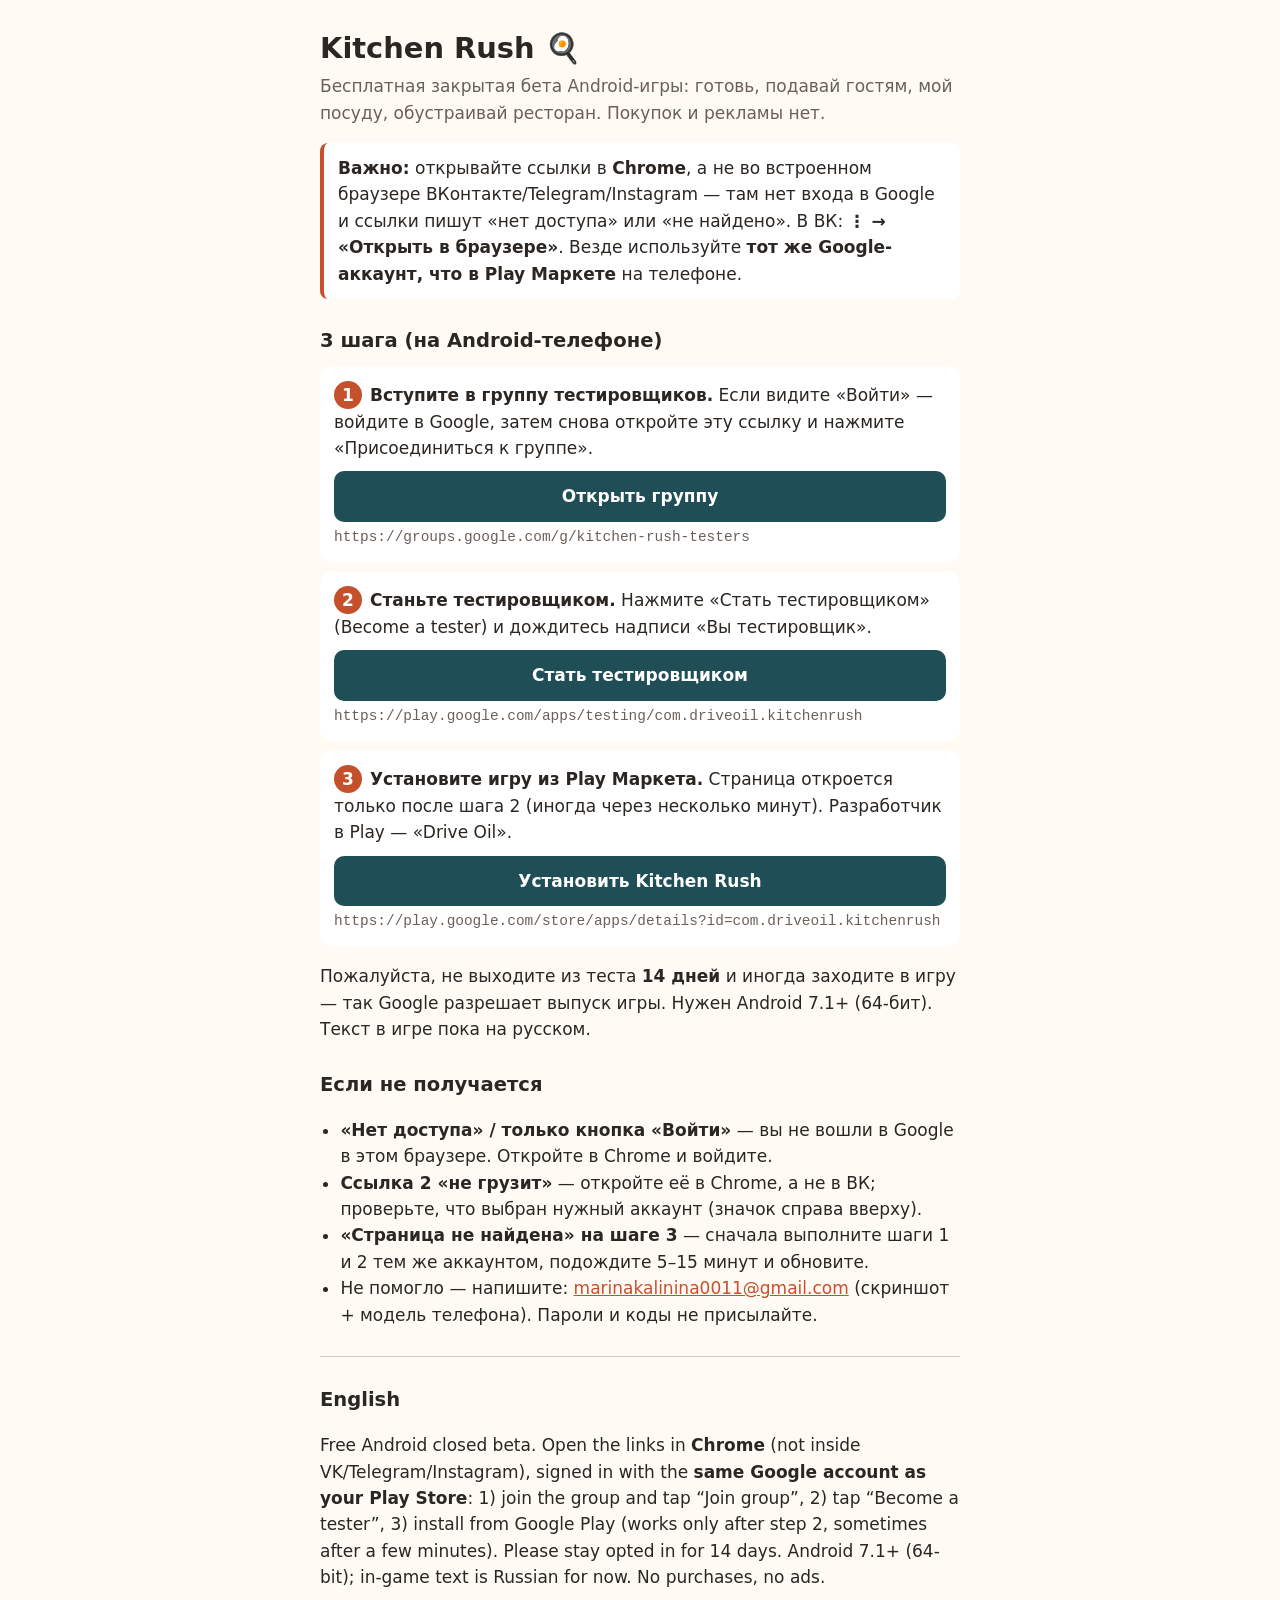
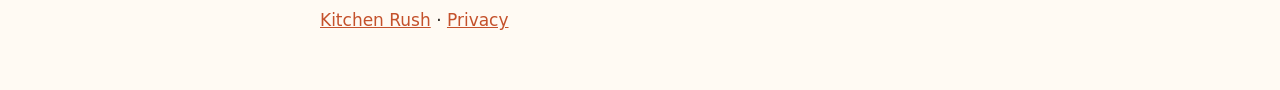
==== beta/index.html @ 10f28c34 "Add closed beta tester instructions page (RU/EN)" ====
<!doctype html>
<html lang="ru">
<head>
<meta charset="utf-8">
<meta name="viewport" content="width=device-width, initial-scale=1">
<title>Kitchen Rush — бета-тест</title>
<style>
:root{--bg:#fffaf3;--fg:#2b2622;--muted:#6b6058;--card:#ffffff;--accent:#c4512b;--btn:#1f4e57;--btnfg:#fff}
@media (prefers-color-scheme:dark){:root{--bg:#1d1a17;--fg:#f1ebe4;--muted:#b8ada3;--card:#2a2622;--accent:#f08a5d;--btn:#2f7280;--btnfg:#fff}}
body{margin:0;background:var(--bg);color:var(--fg);font:17px/1.55 system-ui,-apple-system,"Segoe UI",Roboto,sans-serif}
main{max-width:640px;margin:0 auto;padding:20px 16px 40px}
h1{margin:.2em 0 .1em;font-size:1.7em}h2{font-size:1.15em;margin:1.4em 0 .4em}
.lead{color:var(--muted);margin:0 0 1em}
.warn{background:var(--card);border-left:4px solid var(--accent);padding:12px 14px;border-radius:8px}
ol.steps{list-style:none;padding:0;margin:0;counter-reset:s}
ol.steps li{background:var(--card);border-radius:12px;padding:14px;margin:10px 0;counter-increment:s}
ol.steps li::before{content:counter(s);display:inline-block;width:28px;height:28px;border-radius:50%;background:var(--accent);color:#fff;text-align:center;line-height:28px;font-weight:700;margin-right:8px}
a.btn{display:block;margin-top:10px;background:var(--btn);color:var(--btnfg);text-decoration:none;text-align:center;padding:12px;border-radius:10px;font-weight:600}
code{word-break:break-all;font-size:.85em;color:var(--muted)}
a{color:var(--accent)}ul{padding-left:1.2em}hr{border:0;border-top:1px solid var(--muted);opacity:.3;margin:28px 0}
</style>
</head>
<body>
<main>
<h1>Kitchen Rush 🍳</h1>
<p class="lead">Бесплатная закрытая бета Android-игры: готовь, подавай гостям, мой посуду, обустраивай ресторан. Покупок и рекламы нет.</p>

<div class="warn"><b>Важно:</b> открывайте ссылки в <b>Chrome</b>, а не во встроенном браузере ВКонтакте/Telegram/Instagram — там нет входа в Google и ссылки пишут «нет доступа» или «не найдено». В ВК: <b>⋮ → «Открыть в браузере»</b>. Везде используйте <b>тот же Google-аккаунт, что в Play Маркете</b> на телефоне.</div>

<h2>3 шага (на Android-телефоне)</h2>
<ol class="steps">
<li><b>Вступите в группу тестировщиков.</b> Если видите «Войти» — войдите в Google, затем снова откройте эту ссылку и нажмите «Присоединиться к группе».
<a class="btn" href="https://groups.google.com/g/kitchen-rush-testers">Открыть группу</a><code>https://groups.google.com/g/kitchen-rush-testers</code></li>
<li><b>Станьте тестировщиком.</b> Нажмите «Стать тестировщиком» (Become a tester) и дождитесь надписи «Вы тестировщик».
<a class="btn" href="https://play.google.com/apps/testing/com.driveoil.kitchenrush">Стать тестировщиком</a><code>https://play.google.com/apps/testing/com.driveoil.kitchenrush</code></li>
<li><b>Установите игру из Play Маркета.</b> Страница откроется только после шага 2 (иногда через несколько минут). Разработчик в Play — «Drive Oil».
<a class="btn" href="https://play.google.com/store/apps/details?id=com.driveoil.kitchenrush">Установить Kitchen Rush</a><code>https://play.google.com/store/apps/details?id=com.driveoil.kitchenrush</code></li>
</ol>
<p>Пожалуйста, не выходите из теста <b>14 дней</b> и иногда заходите в игру — так Google разрешает выпуск игры. Нужен Android 7.1+ (64-бит). Текст в игре пока на русском.</p>

<h2>Если не получается</h2>
<ul>
<li><b>«Нет доступа» / только кнопка «Войти»</b> — вы не вошли в Google в этом браузере. Откройте в Chrome и войдите.</li>
<li><b>Ссылка 2 «не грузит»</b> — откройте её в Chrome, а не в ВК; проверьте, что выбран нужный аккаунт (значок справа вверху).</li>
<li><b>«Страница не найдена» на шаге 3</b> — сначала выполните шаги 1 и 2 тем же аккаунтом, подождите 5–15 минут и обновите.</li>
<li>Не помогло — напишите: <a href="mailto:marinakalinina0011@gmail.com">marinakalinina0011@gmail.com</a> (скриншот + модель телефона). Пароли и коды не присылайте.</li>
</ul>

<hr>
<h2 lang="en">English</h2>
<p lang="en">Free Android closed beta. Open the links in <b>Chrome</b> (not inside VK/Telegram/Instagram), signed in with the <b>same Google account as your Play Store</b>: 1) join the group and tap “Join group”, 2) tap “Become a tester”, 3) install from Google Play (works only after step 2, sometimes after a few minutes). Please stay opted in for 14 days. Android 7.1+ (64-bit); in-game text is Russian for now. No purchases, no ads.</p>
<p><a href="../">Kitchen Rush</a> · <a href="../privacy/">Privacy</a></p>
</main>
</body>
</html>
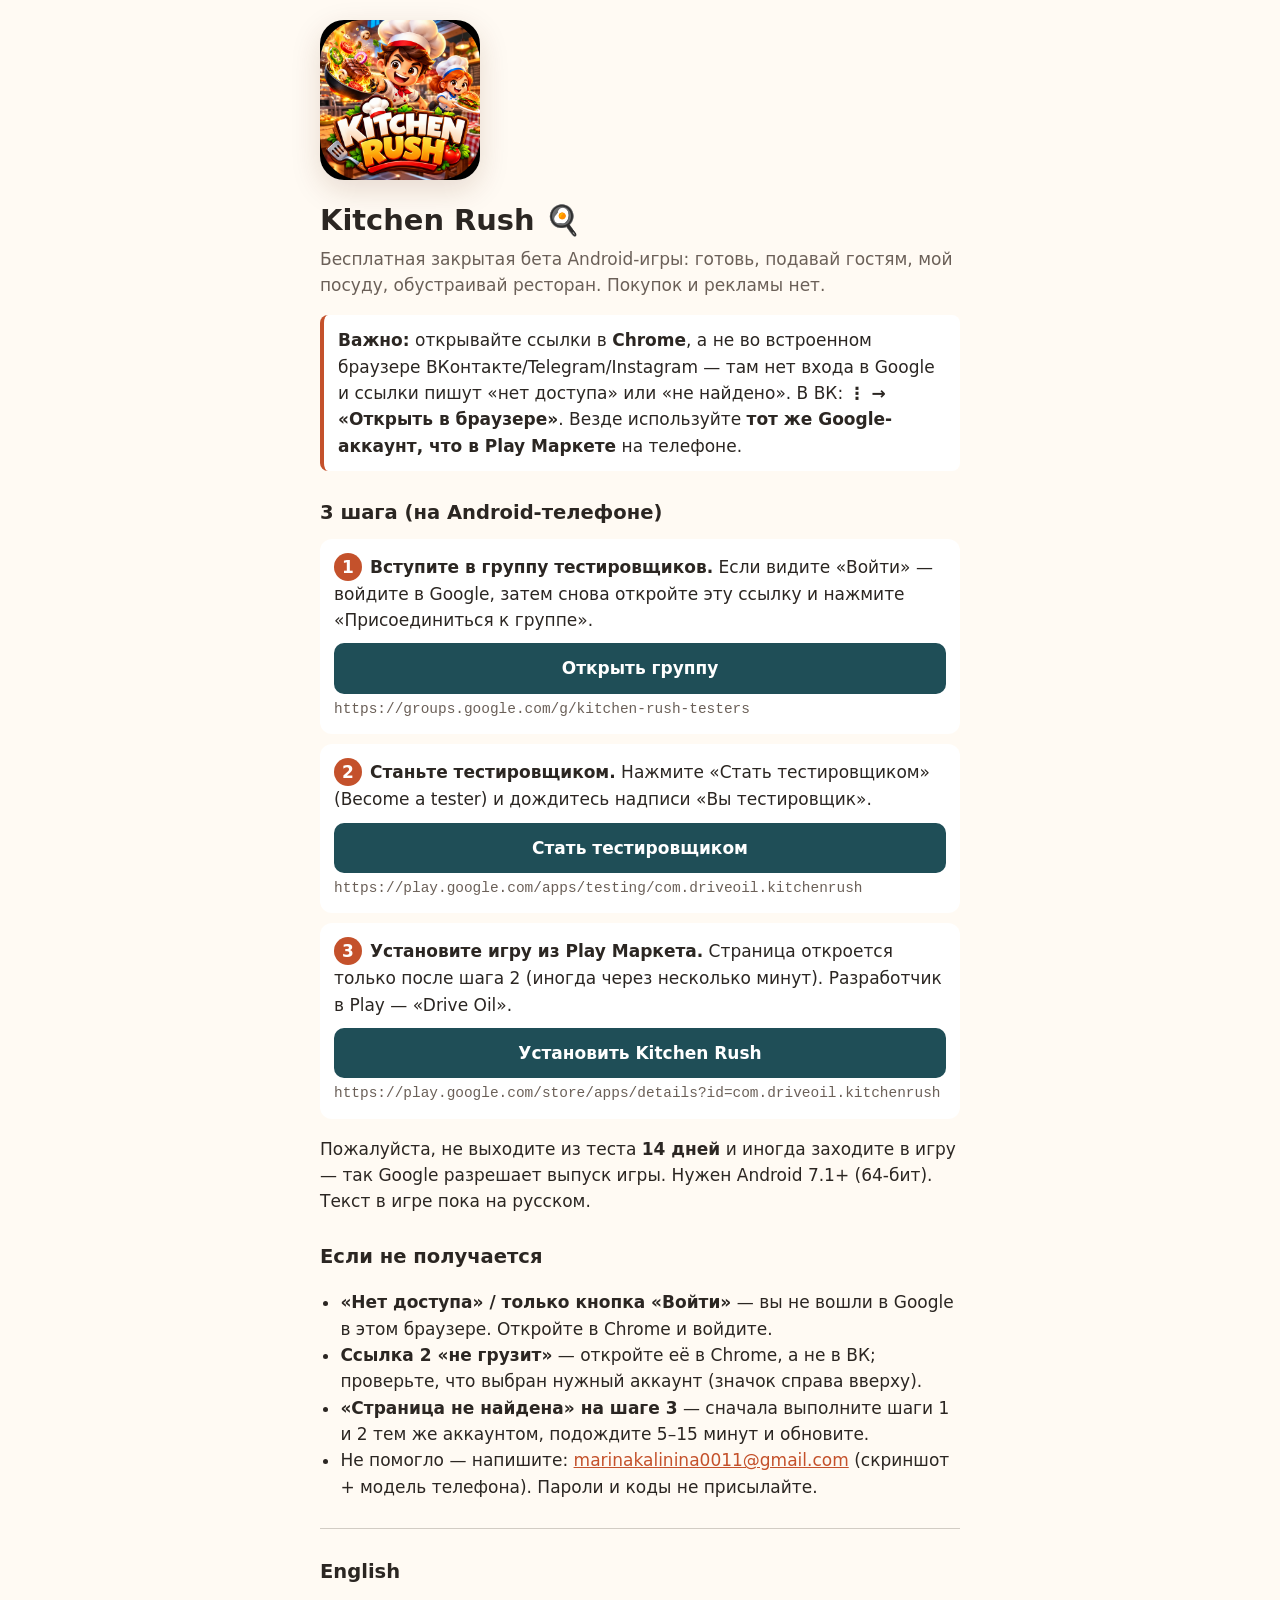
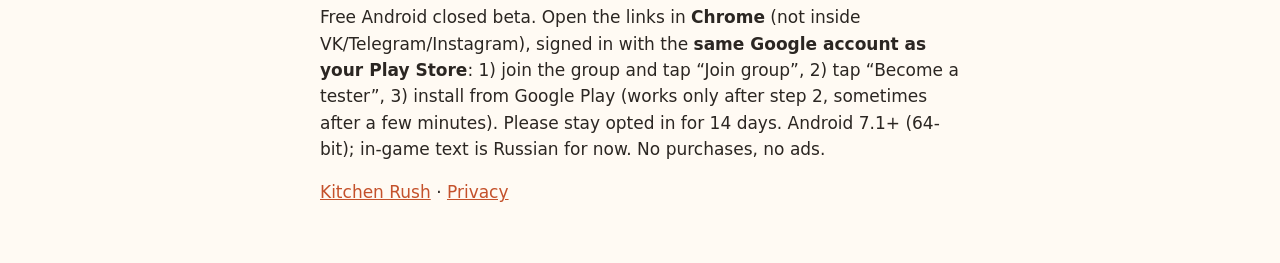
==== commit 03589fe7: "Use owner-approved Kitchen Rush logo on existing public pages" ====
--- a/beta/index.html
+++ b/beta/index.html
@@ -4,7 +4,13 @@
 <meta charset="utf-8">
 <meta name="viewport" content="width=device-width, initial-scale=1">
 <title>Kitchen Rush — бета-тест</title>
+<link rel="icon" type="image/png" sizes="1024x1024" href="../assets/kitchen-rush-logo.png">
+<meta property="og:image" content="https://bbbbbbalu0420.github.io/krco-kitchen-rush/assets/kitchen-rush-logo.png">
+<meta property="og:image:width" content="1024">
+<meta property="og:image:height" content="1024">
 <style>
+.brand-logo{display:block;width:160px;max-width:48vw;height:auto;margin:0 0 18px;border-radius:24px;box-shadow:0 10px 30px #5c260b26}
+
 :root{--bg:#fffaf3;--fg:#2b2622;--muted:#6b6058;--card:#ffffff;--accent:#c4512b;--btn:#1f4e57;--btnfg:#fff}
 @media (prefers-color-scheme:dark){:root{--bg:#1d1a17;--fg:#f1ebe4;--muted:#b8ada3;--card:#2a2622;--accent:#f08a5d;--btn:#2f7280;--btnfg:#fff}}
 body{margin:0;background:var(--bg);color:var(--fg);font:17px/1.55 system-ui,-apple-system,"Segoe UI",Roboto,sans-serif}
@@ -22,6 +28,8 @@
 </head>
 <body>
 <main>
+<img class="brand-logo" src="../assets/kitchen-rush-logo.png" alt="Kitchen Rush" width="160" height="160" decoding="async">
+
 <h1>Kitchen Rush 🍳</h1>
 <p class="lead">Бесплатная закрытая бета Android-игры: готовь, подавай гостям, мой посуду, обустраивай ресторан. Покупок и рекламы нет.</p>
 
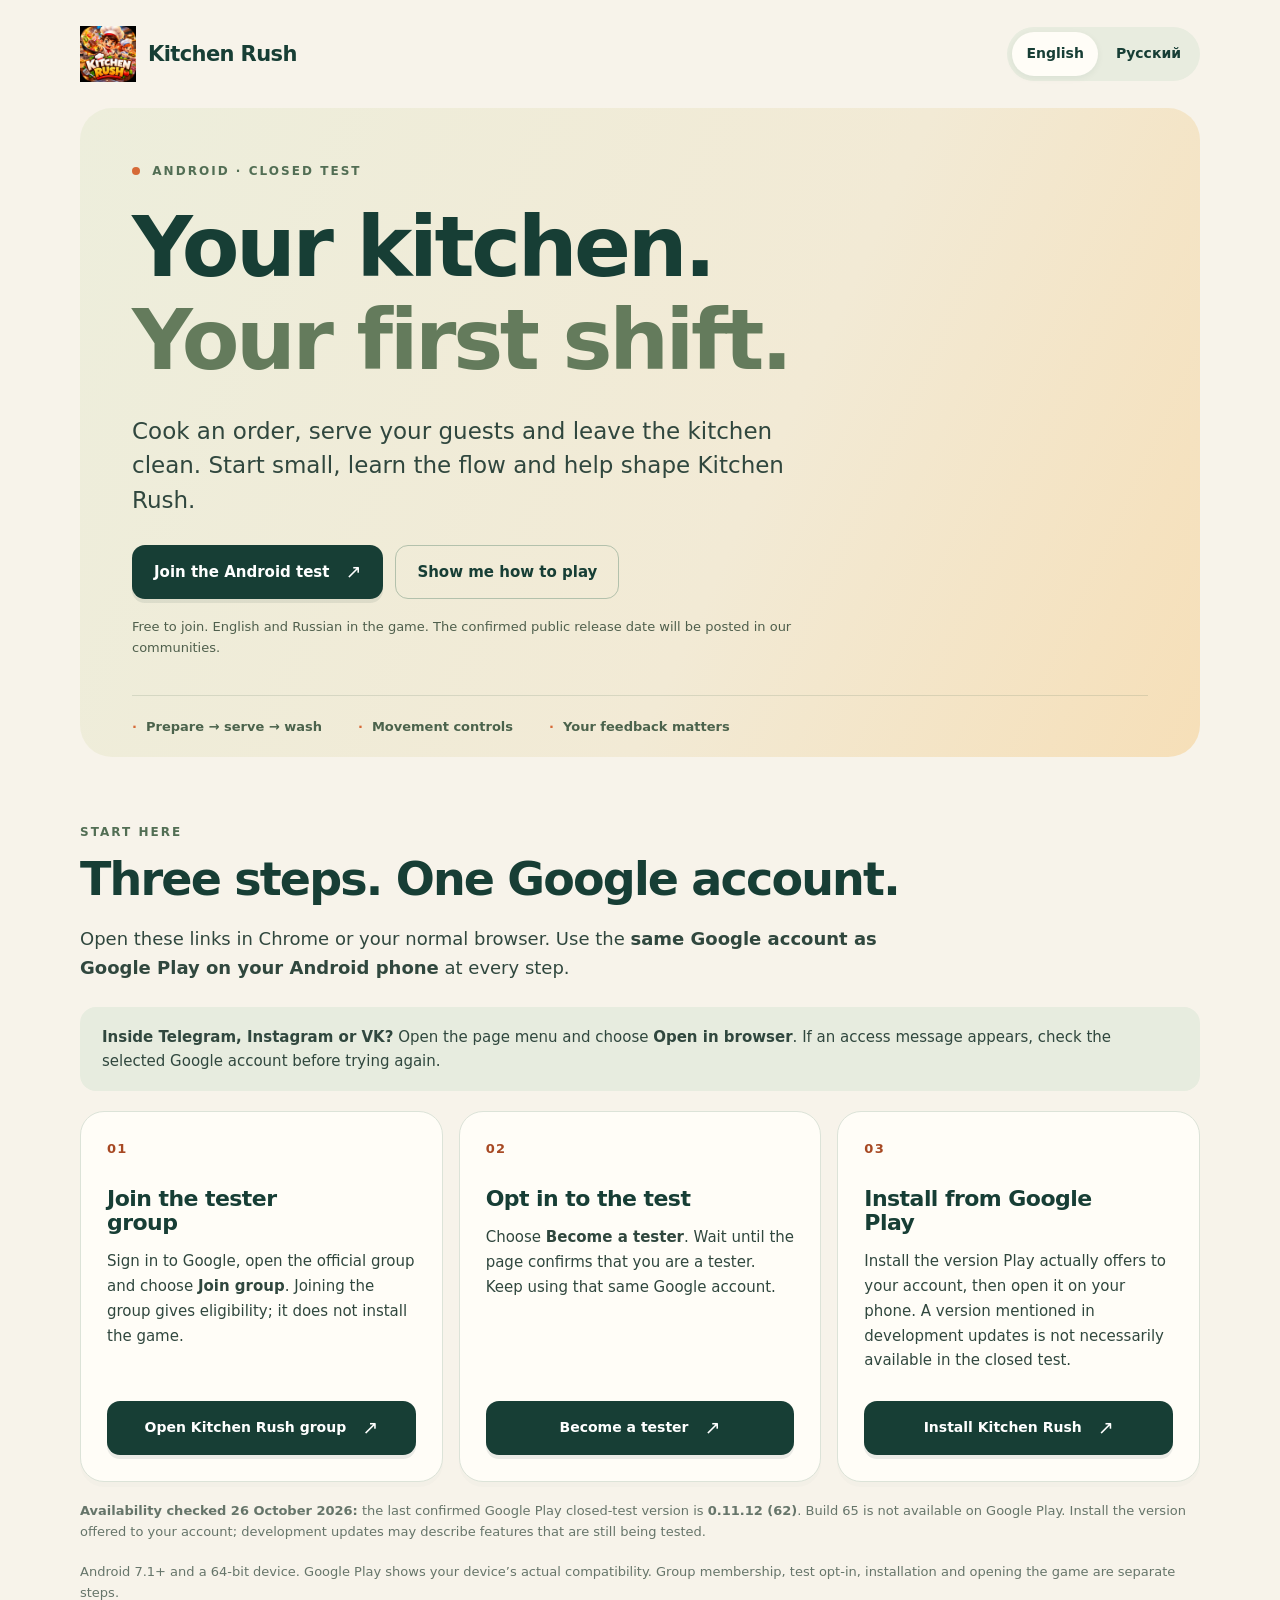
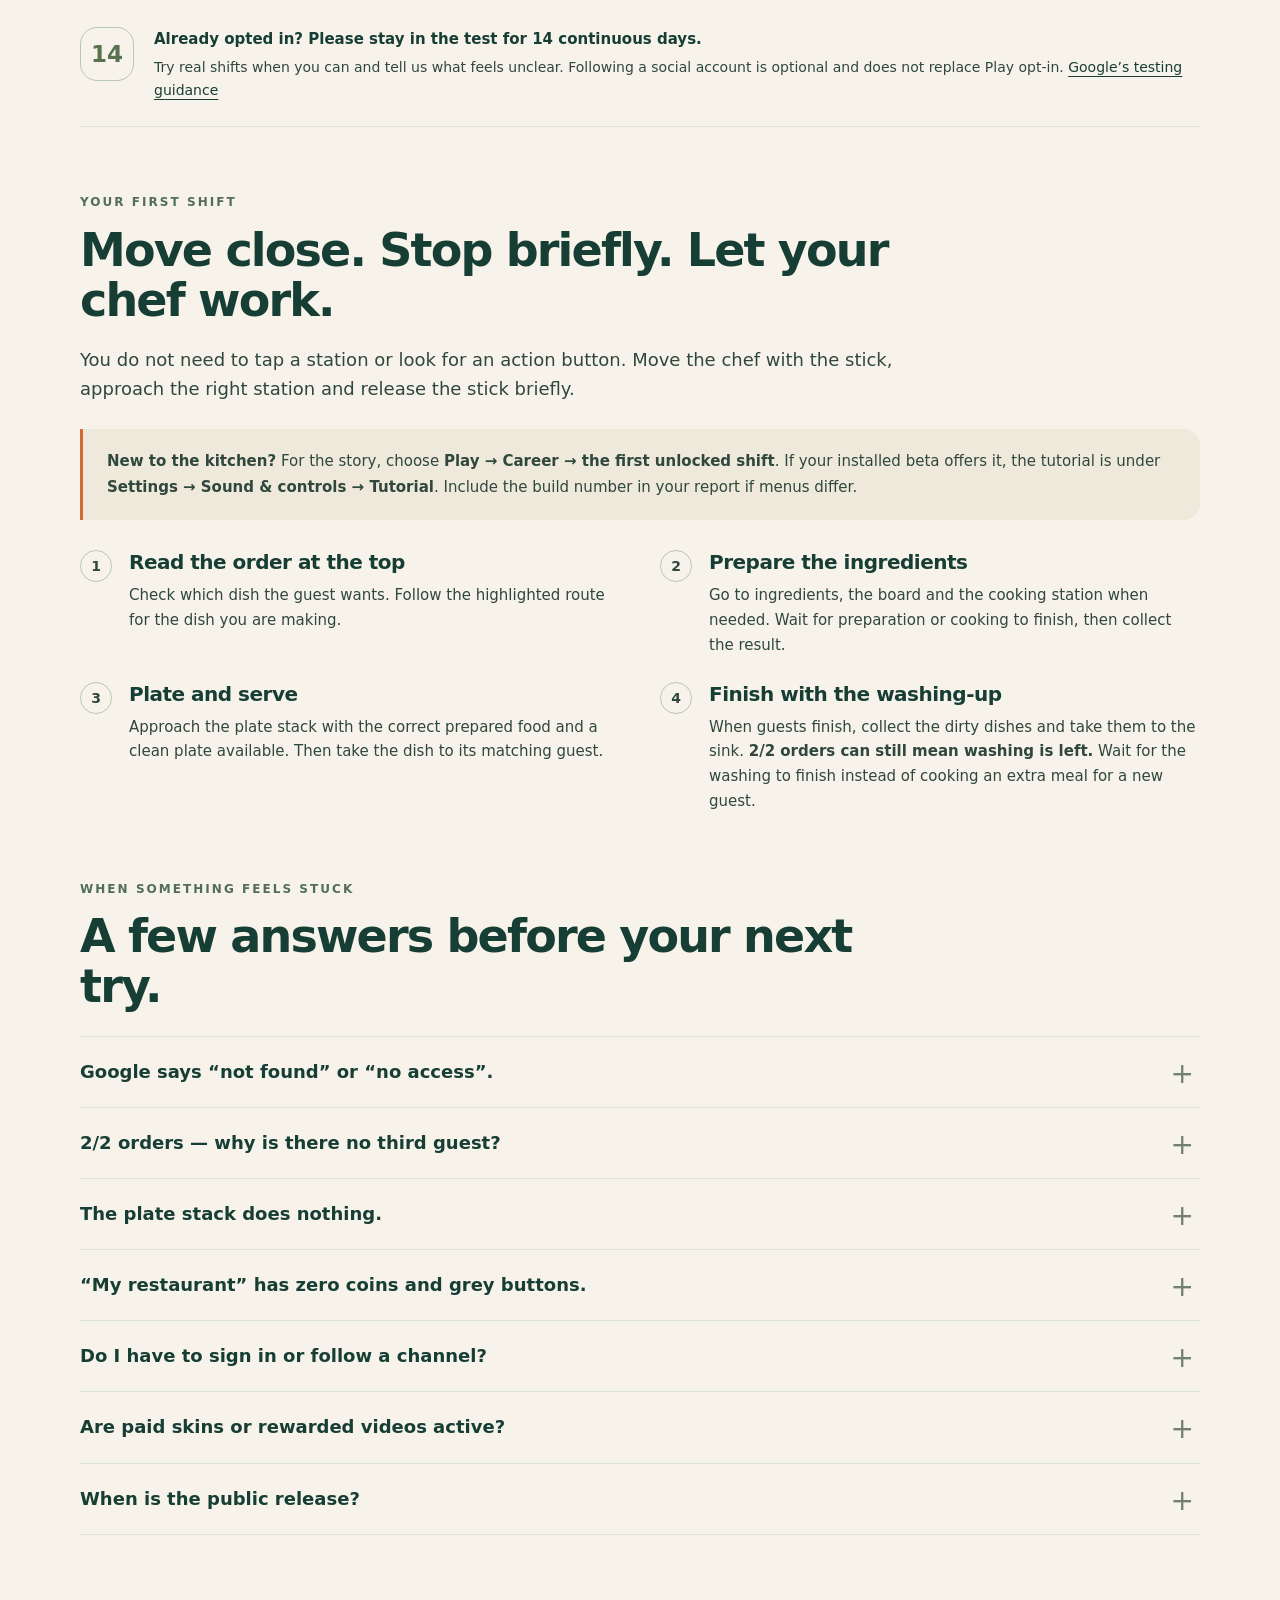
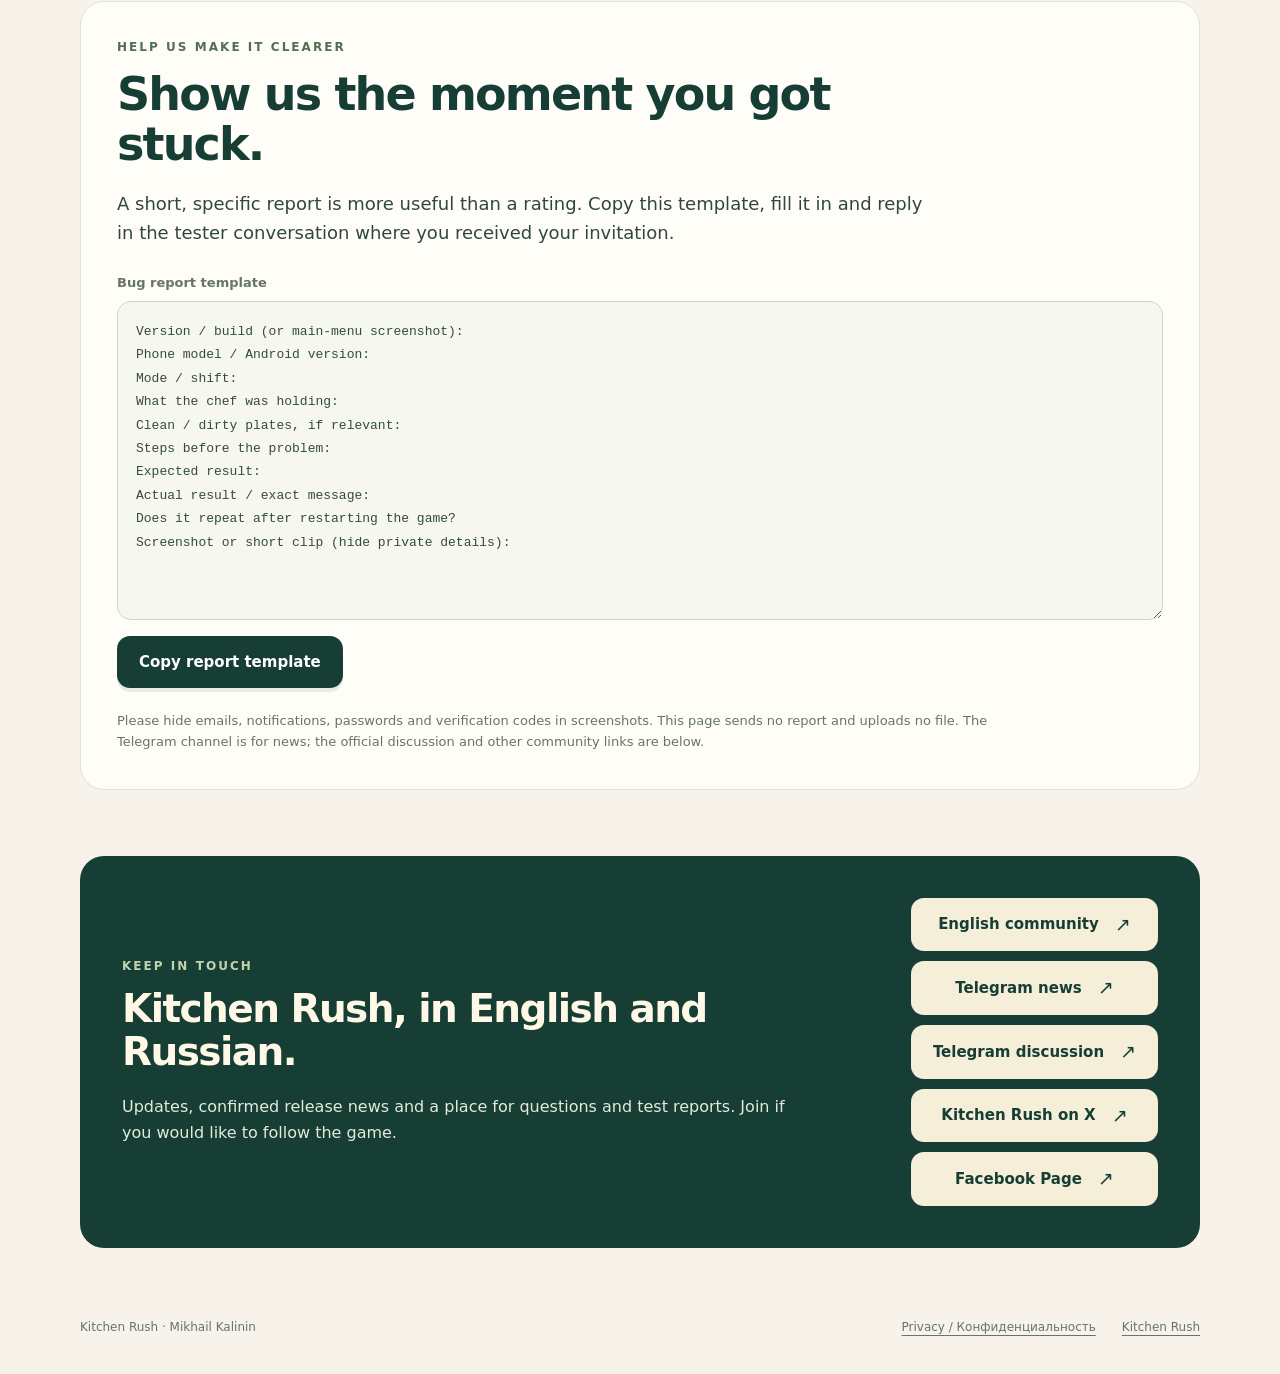
==== commit f046139f: "Publish reviewed bilingual Kitchen Rush beta guide" ====
--- a/beta/index.html
+++ b/beta/index.html
@@ -1,63 +1,147 @@
 <!doctype html>
-<html lang="ru">
+<html lang="en">
 <head>
-<meta charset="utf-8">
-<meta name="viewport" content="width=device-width, initial-scale=1">
-<title>Kitchen Rush — бета-тест</title>
-<link rel="icon" type="image/png" sizes="1024x1024" href="../assets/kitchen-rush-logo.png">
-<meta property="og:image" content="https://bbbbbbalu0420.github.io/krco-kitchen-rush/assets/kitchen-rush-logo.png">
-<meta property="og:image:width" content="1024">
-<meta property="og:image:height" content="1024">
-<style>
-.brand-logo{display:block;width:160px;max-width:48vw;height:auto;margin:0 0 18px;border-radius:24px;box-shadow:0 10px 30px #5c260b26}
-
-:root{--bg:#fffaf3;--fg:#2b2622;--muted:#6b6058;--card:#ffffff;--accent:#c4512b;--btn:#1f4e57;--btnfg:#fff}
-@media (prefers-color-scheme:dark){:root{--bg:#1d1a17;--fg:#f1ebe4;--muted:#b8ada3;--card:#2a2622;--accent:#f08a5d;--btn:#2f7280;--btnfg:#fff}}
-body{margin:0;background:var(--bg);color:var(--fg);font:17px/1.55 system-ui,-apple-system,"Segoe UI",Roboto,sans-serif}
-main{max-width:640px;margin:0 auto;padding:20px 16px 40px}
-h1{margin:.2em 0 .1em;font-size:1.7em}h2{font-size:1.15em;margin:1.4em 0 .4em}
-.lead{color:var(--muted);margin:0 0 1em}
-.warn{background:var(--card);border-left:4px solid var(--accent);padding:12px 14px;border-radius:8px}
-ol.steps{list-style:none;padding:0;margin:0;counter-reset:s}
-ol.steps li{background:var(--card);border-radius:12px;padding:14px;margin:10px 0;counter-increment:s}
-ol.steps li::before{content:counter(s);display:inline-block;width:28px;height:28px;border-radius:50%;background:var(--accent);color:#fff;text-align:center;line-height:28px;font-weight:700;margin-right:8px}
-a.btn{display:block;margin-top:10px;background:var(--btn);color:var(--btnfg);text-decoration:none;text-align:center;padding:12px;border-radius:10px;font-weight:600}
-code{word-break:break-all;font-size:.85em;color:var(--muted)}
-a{color:var(--accent)}ul{padding-left:1.2em}hr{border:0;border-top:1px solid var(--muted);opacity:.3;margin:28px 0}
-</style>
+  <meta charset="utf-8">
+  <meta name="viewport" content="width=device-width, initial-scale=1">
+  <meta name="theme-color" content="#173e35">
+  <meta name="description" content="Join the Kitchen Rush Android test. Clear English and Russian setup, first-shift help and community links.">
+  <title>Kitchen Rush</title>
+  <link rel="canonical" href="https://bbbbbbalu0420.github.io/krco-kitchen-rush/beta/">
+  <link rel="icon" type="image/png" sizes="1024x1024" href="./kitchen-rush-logo.png">
+  <link rel="stylesheet" href="./styles.css">
+  <script src="./campaign.js" defer></script>
+  <script src="./onboarding.js" defer></script>
 </head>
 <body>
-<main>
-<img class="brand-logo" src="../assets/kitchen-rush-logo.png" alt="Kitchen Rush" width="160" height="160" decoding="async">
-
-<h1>Kitchen Rush 🍳</h1>
-<p class="lead">Бесплатная закрытая бета Android-игры: готовь, подавай гостям, мой посуду, обустраивай ресторан. Покупок и рекламы нет.</p>
-
-<div class="warn"><b>Важно:</b> открывайте ссылки в <b>Chrome</b>, а не во встроенном браузере ВКонтакте/Telegram/Instagram — там нет входа в Google и ссылки пишут «нет доступа» или «не найдено». В ВК: <b>⋮ → «Открыть в браузере»</b>. Везде используйте <b>тот же Google-аккаунт, что в Play Маркете</b> на телефоне.</div>
-
-<h2>3 шага (на Android-телефоне)</h2>
-<ol class="steps">
-<li><b>Вступите в группу тестировщиков.</b> Если видите «Войти» — войдите в Google, затем снова откройте эту ссылку и нажмите «Присоединиться к группе».
-<a class="btn" href="https://groups.google.com/g/kitchen-rush-testers">Открыть группу</a><code>https://groups.google.com/g/kitchen-rush-testers</code></li>
-<li><b>Станьте тестировщиком.</b> Нажмите «Стать тестировщиком» (Become a tester) и дождитесь надписи «Вы тестировщик».
-<a class="btn" href="https://play.google.com/apps/testing/com.driveoil.kitchenrush">Стать тестировщиком</a><code>https://play.google.com/apps/testing/com.driveoil.kitchenrush</code></li>
-<li><b>Установите игру из Play Маркета.</b> Страница откроется только после шага 2 (иногда через несколько минут). Разработчик в Play — «Drive Oil».
-<a class="btn" href="https://play.google.com/store/apps/details?id=com.driveoil.kitchenrush">Установить Kitchen Rush</a><code>https://play.google.com/store/apps/details?id=com.driveoil.kitchenrush</code></li>
-</ol>
-<p>Пожалуйста, не выходите из теста <b>14 дней</b> и иногда заходите в игру — так Google разрешает выпуск игры. Нужен Android 7.1+ (64-бит). Текст в игре пока на русском.</p>
-
-<h2>Если не получается</h2>
-<ul>
-<li><b>«Нет доступа» / только кнопка «Войти»</b> — вы не вошли в Google в этом браузере. Откройте в Chrome и войдите.</li>
-<li><b>Ссылка 2 «не грузит»</b> — откройте её в Chrome, а не в ВК; проверьте, что выбран нужный аккаунт (значок справа вверху).</li>
-<li><b>«Страница не найдена» на шаге 3</b> — сначала выполните шаги 1 и 2 тем же аккаунтом, подождите 5–15 минут и обновите.</li>
-<li>Не помогло — напишите: <a href="mailto:marinakalinina0011@gmail.com">marinakalinina0011@gmail.com</a> (скриншот + модель телефона). Пароли и коды не присылайте.</li>
-</ul>
-
-<hr>
-<h2 lang="en">English</h2>
-<p lang="en">Free Android closed beta. Open the links in <b>Chrome</b> (not inside VK/Telegram/Instagram), signed in with the <b>same Google account as your Play Store</b>: 1) join the group and tap “Join group”, 2) tap “Become a tester”, 3) install from Google Play (works only after step 2, sometimes after a few minutes). Please stay opted in for 14 days. Android 7.1+ (64-bit); in-game text is Russian for now. No purchases, no ads.</p>
-<p><a href="../">Kitchen Rush</a> · <a href="../privacy/">Privacy</a></p>
-</main>
+  <a class="skip-link" href="#guides">Skip to the guide / Перейти к инструкции</a>
+  <header class="site-header wrap">
+    <a class="brand" href="../" aria-label="Kitchen Rush home"><img class="brand-mark" src="./kitchen-rush-logo.png" alt="Kitchen Rush" width="56" height="56" decoding="async"><span>Kitchen Rush</span></a>
+    <nav class="language-switch" aria-label="Choose language / Выбор языка"><a href="?lang=en#start-en" data-language="en" lang="en">English</a><a href="?lang=ru#start-ru" data-language="ru" lang="ru">Русский</a></nav>
+  </header>
+  <main id="guides" class="wrap">
+    <article data-locale="en" lang="en" aria-labelledby="start-en">
+      <section class="hero" aria-label="Welcome">
+        <div class="eyebrow"><span class="status-dot" aria-hidden="true"></span> ANDROID · CLOSED TEST</div>
+        <h1 id="start-en">Your kitchen.<br><span>Your first shift.</span></h1>
+        <p class="hero-copy">Cook an order, serve your guests and leave the kitchen clean. Start small, learn the flow and help shape Kitchen Rush.</p>
+        <div class="hero-actions"><a class="button primary" href="#join-en">Join the Android test <span aria-hidden="true">↗</span></a><a class="button secondary" href="#play-en">Show me how to play</a></div>
+        <p class="fine-print">Free to join. English and Russian in the game. The confirmed public release date will be posted in our communities.</p>
+        <div class="hero-facts"><span>Prepare → serve → wash</span><span>Movement controls</span><span>Your feedback matters</span></div>
+      </section>
+      <section id="join-en" class="section" aria-labelledby="join-title-en">
+        <div class="section-heading"><p class="eyebrow">START HERE</p><h2 id="join-title-en">Three steps. One Google account.</h2><p>Open these links in Chrome or your normal browser. Use the <strong>same Google account as Google Play on your Android phone</strong> at every step.</p></div>
+        <aside class="notice"><strong>Inside Telegram, Instagram or VK?</strong> Open the page menu and choose <strong>Open in browser</strong>. If an access message appears, check the selected Google account before trying again.</aside>
+        <ol class="join-steps">
+          <li><span class="step-number" aria-hidden="true">01</span><h3>Join the tester group</h3><p>Sign in to Google, open the official group and choose <strong>Join group</strong>. Joining the group gives eligibility; it does not install the game.</p><a class="button primary" href="https://groups.google.com/g/kitchen-rush-testers" target="_blank" rel="noopener noreferrer">Open Kitchen Rush group <span aria-hidden="true">↗</span></a></li>
+          <li><span class="step-number" aria-hidden="true">02</span><h3>Opt in to the test</h3><p>Choose <strong>Become a tester</strong>. Wait until the page confirms that you are a tester. Keep using that same Google account.</p><a class="button primary" href="https://play.google.com/apps/testing/com.driveoil.kitchenrush" target="_blank" rel="noopener noreferrer">Become a tester <span aria-hidden="true">↗</span></a></li>
+          <li><span class="step-number" aria-hidden="true">03</span><h3>Install from Google Play</h3><p>Install the version Play actually offers to your account, then open it on your phone. A version mentioned in development updates is not necessarily available in the closed test.</p><a class="button primary" data-krco-play-store href="https://play.google.com/store/apps/details?id=com.driveoil.kitchenrush" target="_blank" rel="noopener noreferrer">Install Kitchen Rush <span aria-hidden="true">↗</span></a></li>
+        </ol>
+        <p class="section-note"><strong>Availability checked 26 October 2026:</strong> the last confirmed Google Play closed-test version is <strong>0.11.12 (62)</strong>. Build 65 is not available on Google Play. Install the version offered to your account; development updates may describe features that are still being tested.</p>
+        <p class="section-note">Android 7.1+ and a 64-bit device. Google Play shows your device’s actual compatibility. Group membership, test opt-in, installation and opening the game are separate steps.</p>
+        <div class="test-note"><span class="note-icon" aria-hidden="true">14</span><p><strong>Already opted in? Please stay in the test for 14 continuous days.</strong> Try real shifts when you can and tell us what feels unclear. Following a social account is optional and does not replace Play opt-in. <a href="https://support.google.com/googleplay/android-developer/answer/14151465?hl=en" target="_blank" rel="noopener noreferrer">Google’s testing guidance</a></p></div>
+      </section>
+      <section id="play-en" class="section play-section" aria-labelledby="play-title-en">
+        <div class="section-heading"><p class="eyebrow">YOUR FIRST SHIFT</p><h2 id="play-title-en">Move close. Stop briefly. Let your chef work.</h2><p>You do not need to tap a station or look for an action button. Move the chef with the stick, approach the right station and release the stick briefly.</p></div>
+        <div class="tip"><strong>New to the kitchen?</strong> For the story, choose <strong>Play → Career → the first unlocked shift</strong>. If your installed beta offers it, the tutorial is under <strong>Settings → Sound &amp; controls → Tutorial</strong>. Include the build number in your report if menus differ.</div>
+        <ol class="play-steps">
+          <li><span aria-hidden="true">1</span><div><h3>Read the order at the top</h3><p>Check which dish the guest wants. Follow the highlighted route for the dish you are making.</p></div></li>
+          <li><span aria-hidden="true">2</span><div><h3>Prepare the ingredients</h3><p>Go to ingredients, the board and the cooking station when needed. Wait for preparation or cooking to finish, then collect the result.</p></div></li>
+          <li><span aria-hidden="true">3</span><div><h3>Plate and serve</h3><p>Approach the plate stack with the correct prepared food and a clean plate available. Then take the dish to its matching guest.</p></div></li>
+          <li><span aria-hidden="true">4</span><div><h3>Finish with the washing-up</h3><p>When guests finish, collect the dirty dishes and take them to the sink. <strong>2/2 orders can still mean washing is left.</strong> Wait for the washing to finish instead of cooking an extra meal for a new guest.</p></div></li>
+        </ol>
+      </section>
+      <section class="section" aria-labelledby="help-title-en">
+        <div class="section-heading"><p class="eyebrow">WHEN SOMETHING FEELS STUCK</p><h2 id="help-title-en">A few answers before your next try.</h2></div>
+        <div class="faq">
+          <details><summary>Google says “not found” or “no access”.</summary><div><p>Check steps 1 and 2 using the same Google account selected in Play. Open the links in your normal browser. After opting in, access may take time to update. Check the selected account before reopening the Play link.</p><p>If it still fails, send the exact message and your phone model. Do not send your email, password or verification codes.</p></div></details>
+          <details><summary>2/2 orders — why is there no third guest?</summary><div><p><strong>You may already have served the full order quota.</strong> Collect dirty dishes from the tables or return station, take them to the sink and wait for washing to finish. Making a third meal will not replace the cleanup.</p><p>Focus on the remaining shift goals. Some career missions also have an extra objective; the order counter alone does not confirm victory.</p></div></details>
+          <details><summary>The plate stack does nothing.</summary><div><p>Check what your chef is holding and whether a clean plate is available. If all plates are dirty, finish the washing-up first. With full hands, you may need to use the return/trash station before collecting dirty dishes; returning food discards it.</p><p>If the prompt still points to an impossible step, send a short clip with the build version, held item and clean/dirty plate counts. Keep your save.</p></div></details>
+          <details><summary>“My restaurant” has zero coins and grey buttons.</summary><div><p>Furniture uses the <strong>restaurant’s online wallet</strong>. Coins in a local career are shown separately. In <strong>My restaurant → Shifts → Play a normal shift</strong>, finish cooking, serving and washing, then wait for the server-confirmed reward.</p><p>To place furniture, first buy it, choose the owned piece, select a free grid position and use <strong>Place</strong>. An empty wallet or no owned piece can leave those actions unavailable. If the shift or reward confirmation is unavailable, report the message and build number; keep your save.</p></div></details>
+          <details><summary>Do I have to sign in or follow a channel?</summary><div><p>The Google account used for the tester group and Google Play access is separate from an in-game account. Online modes need internet; the available in-game sign-in options depend on your installed beta.</p><p>If an in-game sign-in prompt blocks you, report its wording and build number. Keep your existing save; do not reset progress or reinstall to clear the prompt. Enter passwords and codes only on the official sign-in page, never in a tester chat.</p><p>Community follows are voluntary. A Telegram follow or Facebook join is not the Google Play tester opt-in.</p></div></details>
+          <details><summary>Are paid skins or rewarded videos active?</summary><div><p>The current beta has no active real-money checkout or rewarded advertising. Those additions are being prepared separately. We will announce availability when they are ready; this guide does not ask you to pay.</p></div></details>
+          <details><summary>When is the public release?</summary><div><p>We are preparing the game and collecting genuine play reports. The public date will be confirmed in the official communities after the relevant Google Play clearance. A closed-test update is not the public release.</p></div></details>
+        </div>
+      </section>
+      <section id="feedback-en" class="section feedback-section" aria-labelledby="feedback-title-en">
+        <div class="section-heading"><p class="eyebrow">HELP US MAKE IT CLEARER</p><h2 id="feedback-title-en">Show us the moment you got stuck.</h2><p>A short, specific report is more useful than a rating. Copy this template, fill it in and reply in the tester conversation where you received your invitation.</p></div>
+        <label class="template-label" for="report-en">Bug report template</label>
+        <textarea id="report-en" class="report-template" readonly rows="12" spellcheck="false">Version / build (or main-menu screenshot):
+Phone model / Android version:
+Mode / shift:
+What the chef was holding:
+Clean / dirty plates, if relevant:
+Steps before the problem:
+Expected result:
+Actual result / exact message:
+Does it repeat after restarting the game?
+Screenshot or short clip (hide private details):</textarea>
+        <div class="copy-row"><button type="button" class="button primary" data-copy-report="report-en" data-copy-success="Template copied. Fill it in in your tester chat." data-copy-fallback="Template selected. Use your device’s Copy command.">Copy report template</button><p id="copy-status-en" role="status" aria-live="polite" class="copy-status"></p></div>
+        <p class="privacy-note">Please hide emails, notifications, passwords and verification codes in screenshots. This page sends no report and uploads no file. The Telegram channel is for news; the official discussion and other community links are below.</p>
+      </section>
+      <section class="community section" aria-labelledby="community-title-en"><div><p class="eyebrow">KEEP IN TOUCH</p><h2 id="community-title-en">Kitchen Rush, in English and Russian.</h2><p>Updates, confirmed release news and a place for questions and test reports. Join if you would like to follow the game.</p></div><div class="community-links"><a class="button light" href="https://www.facebook.com/groups/2116409505682452/" target="_blank" rel="noopener noreferrer">English community <span aria-hidden="true">↗</span></a><a class="button light" href="https://t.me/kitchenrushgame" target="_blank" rel="noopener noreferrer">Telegram news <span aria-hidden="true">↗</span></a><a class="button light" href="https://t.me/kitchenrushgamechat" target="_blank" rel="noopener noreferrer">Telegram discussion <span aria-hidden="true">↗</span></a><a class="button light" href="https://x.com/bbbbbbalu0420" target="_blank" rel="noopener noreferrer">Kitchen Rush on X <span aria-hidden="true">↗</span></a><a class="button light" href="https://www.facebook.com/profile.php?id=61595733787361" target="_blank" rel="noopener noreferrer">Facebook Page <span aria-hidden="true">↗</span></a></div></section>
+    </article>
+    <article data-locale="ru" lang="ru" aria-labelledby="start-ru">
+      <section class="hero" aria-label="Добро пожаловать">
+        <div class="eyebrow"><span class="status-dot" aria-hidden="true"></span> ANDROID · ЗАКРЫТЫЙ ТЕСТ</div>
+        <h1 id="start-ru">Твоя кухня.<br><span>Твоя первая смена.</span></h1>
+        <p class="hero-copy">Приготовь заказ, накорми гостей и оставь кухню чистой. Начни с простого, освой движение повара и помоги сделать Kitchen Rush лучше.</p>
+        <div class="hero-actions"><a class="button primary" href="#join-ru">Присоединиться к тесту <span aria-hidden="true">↗</span></a><a class="button secondary" href="#play-ru">Покажите, как играть</a></div>
+        <p class="fine-print">Участие бесплатное. В игре есть русский и английский. Подтверждённую дату публичного выхода опубликуем в сообществах.</p>
+        <div class="hero-facts"><span>Приготовь → подай → помой</span><span>Управление движением</span><span>Твой отзыв важен</span></div>
+      </section>
+      <section id="join-ru" class="section" aria-labelledby="join-title-ru">
+        <div class="section-heading"><p class="eyebrow">НАЧНИ ЗДЕСЬ</p><h2 id="join-title-ru">Три шага. Один Google-аккаунт.</h2><p>Открывай ссылки в Chrome или обычном браузере. На каждом шаге выбирай <strong>тот же Google-аккаунт, что в Play Маркете на Android-телефоне</strong>.</p></div>
+        <aside class="notice"><strong>Открыл из Telegram, Instagram или ВК?</strong> В меню страницы выбери <strong>«Открыть в браузере»</strong>. Если появилось сообщение о доступе, сначала проверь выбранный Google-аккаунт.</aside>
+        <ol class="join-steps">
+          <li><span class="step-number" aria-hidden="true">01</span><h3>Вступи в группу теста</h3><p>Войди в Google, открой официальную группу и нажми <strong>«Присоединиться к группе»</strong>. Членство даёт доступ к тесту, но не устанавливает игру.</p><a class="button primary" href="https://groups.google.com/g/kitchen-rush-testers" target="_blank" rel="noopener noreferrer">Открыть группу Kitchen Rush <span aria-hidden="true">↗</span></a></li>
+          <li><span class="step-number" aria-hidden="true">02</span><h3>Стань тестировщиком</h3><p>Нажми <strong>«Стать тестировщиком» / Become a tester</strong>. Дождись подтверждения, что ты участник теста. Используй тот же Google-аккаунт.</p><a class="button primary" href="https://play.google.com/apps/testing/com.driveoil.kitchenrush" target="_blank" rel="noopener noreferrer">Стать тестировщиком <span aria-hidden="true">↗</span></a></li>
+          <li><span class="step-number" aria-hidden="true">03</span><h3>Установи из Play Маркета</h3><p>Установи версию, которую Play действительно предлагает твоему аккаунту, и открой её на телефоне. Сборка из новостей о разработке не обязательно доступна в закрытом тесте.</p><a class="button primary" data-krco-play-store href="https://play.google.com/store/apps/details?id=com.driveoil.kitchenrush" target="_blank" rel="noopener noreferrer">Установить Kitchen Rush <span aria-hidden="true">↗</span></a></li>
+        </ol>
+        <p class="section-note"><strong>Доступность проверена 26 октября 2026:</strong> последняя подтверждённая версия закрытого теста Google Play — <strong>0.11.12 (62)</strong>. Сборка 65 в Google Play недоступна. Устанавливай предложенную аккаунту версию: в новостях о разработке могут упоминаться ещё тестируемые функции.</p>
+        <p class="section-note">Android 7.1+ и 64-битное устройство. Совместимость с конкретным телефоном показывает Google Play. Членство в группе, участие в тесте, установка и первый запуск — разные шаги.</p>
+        <div class="test-note"><span class="note-icon" aria-hidden="true">14</span><p><strong>Уже вступил в тест? Пожалуйста, оставайся участником 14 дней подряд.</strong> По возможности играй настоящие смены и рассказывай, что непонятно. Подписка на соцсети добровольная и не заменяет участие в тесте Play. <a href="https://support.google.com/googleplay/android-developer/answer/14151465?hl=ru" target="_blank" rel="noopener noreferrer">Правила тестирования Google</a></p></div>
+      </section>
+      <section id="play-ru" class="section play-section" aria-labelledby="play-title-ru">
+        <div class="section-heading"><p class="eyebrow">ПЕРВАЯ СМЕНА</p><h2 id="play-title-ru">Подойди. Остановись. Повар сделает сам.</h2><p>Нажимать на станцию или искать кнопку действия не нужно. Двигай повара стиком, подойди к нужной станции и ненадолго отпусти стик.</p></div>
+        <div class="tip"><strong>Первый раз на кухне?</strong> Для сюжета выбери <strong>«Играть» → «Карьера» → первую открытую смену</strong>. Если обучение доступно в установленной бете, оно находится в <strong>«Настройки» → «Звук и управление» → «Обучение»</strong>. Если меню отличается, укажи номер сборки в отчёте.</div>
+        <ol class="play-steps">
+          <li><span aria-hidden="true">1</span><div><h3>Посмотри заказ сверху</h3><p>Проверь, какое блюдо хочет гость. Следуй подсвеченному маршруту для блюда, которое сейчас готовишь.</p></div></li>
+          <li><span aria-hidden="true">2</span><div><h3>Подготовь продукты</h3><p>Подойди к продуктам, доске и, если нужно, к месту готовки. Дождись окончания нарезки или приготовления и забери результат.</p></div></li>
+          <li><span aria-hidden="true">3</span><div><h3>Сервируй и подай</h3><p>Подойди к стопке тарелок с нужной подготовленной едой. Для сервировки нужна чистая тарелка. Затем отнеси блюдо подходящему гостю.</p></div></li>
+          <li><span aria-hidden="true">4</span><div><h3>Заверши мытьём посуды</h3><p>Когда гости доедят, забери грязную посуду и отнеси к мойке. <strong>При 2/2 заказов мытьё ещё может оставаться.</strong> Дождись его окончания вместо приготовления лишней еды для нового гостя.</p></div></li>
+        </ol>
+      </section>
+      <section class="section" aria-labelledby="help-title-ru">
+        <div class="section-heading"><p class="eyebrow">ЕСЛИ ЧТО-ТО НЕ ПОЛУЧАЕТСЯ</p><h2 id="help-title-ru">Несколько ответов перед новой попыткой.</h2></div>
+        <div class="faq">
+          <details><summary>Google пишет «не найдено» или «нет доступа».</summary><div><p>Проверь шаги 1 и 2 под тем же Google-аккаунтом, который выбран в Play. Открывай ссылки в обычном браузере. После вступления в тест доступ может обновиться не сразу. Перед повторным открытием ссылки Play проверь выбранный аккаунт.</p><p>Не помогло — пришли точный текст ошибки и модель телефона. Почту, пароль и коды подтверждения присылать не нужно.</p></div></details>
+          <details><summary>2/2 заказов — почему нет третьего гостя?</summary><div><p><strong>Возможно, все нужные заказы уже поданы.</strong> Собери грязную посуду со столиков или возврата, отнеси в мойку и дождись окончания мытья. Приготовление третьего блюда не заменяет уборку.</p><p>Проверь оставшиеся цели смены. В некоторых заданиях карьеры есть дополнительная цель; один счётчик заказов ещё не подтверждает победу.</p></div></details>
+          <details><summary>У тарелок ничего не происходит.</summary><div><p>Проверь предмет в руках и наличие чистых тарелок. Если вся посуда грязная, сначала закончи мойку. С занятыми руками может понадобиться подойти к возврату/отходам перед сбором грязной посуды; возвращённая еда выбрасывается.</p><p>Если подсказка всё равно ведёт к невыполнимому действию, пришли короткое видео, версию сборки, предмет в руках и число чистых/грязных тарелок. Сохранение не удаляй.</p></div></details>
+          <details><summary>В «Моём ресторане» ноль монет и серые кнопки.</summary><div><p>Мебель покупается за <strong>монеты онлайн-ресторана</strong>. Баланс местной карьеры учитывается отдельно. Открой <strong>«Мой ресторан» → «Смены» → «Играть обычную смену»</strong>: приготовь заказы, подай их, помой посуду и дождись подтверждённой сервером награды.</p><p>Чтобы расставить мебель, сначала купи её, выбери купленный предмет, свободное место на сетке и нажми <strong>«Поставить»</strong>. Без монет или купленного предмета эти действия могут быть недоступны. Если смена или подтверждение награды недоступны, пришли сообщение игры и номер сборки; сохранение не сбрасывай.</p></div></details>
+          <details><summary>Нужно ли входить в аккаунт и подписываться?</summary><div><p>Google-аккаунт для группы тестировщиков и доступа Google Play — не игровой аккаунт. Для сетевых режимов нужен интернет; варианты входа в игру зависят от установленной беты.</p><p>Если окно входа в игре не даёт продолжить, пришли его текст и номер сборки. Сохрани существующий прогресс: не сбрасывай его и не переустанавливай игру ради обхода окна. Пароли и коды вводи только на официальной странице входа, не в чате тестировщиков.</p><p>Подписки на сообщества добровольные. Подписка в Telegram или Facebook не заменяет вступление в тест Google Play.</p></div></details>
+          <details><summary>Платные скины и видео за награду уже работают?</summary><div><p>В текущей бете нет действующих покупок за реальные деньги и рекламы за награду. Эти дополнения готовятся отдельно. Об их доступности сообщим, когда они будут готовы; инструкция не предлагает ничего оплачивать.</p></div></details>
+          <details><summary>Когда публичный выход?</summary><div><p>Мы готовим игру и собираем настоящие отзывы об игровых сменах. Дату публичного выхода подтвердим в официальных сообществах после нужного допуска Google Play. Обновление закрытого теста ещё не означает публичный релиз.</p></div></details>
+        </div>
+      </section>
+      <section id="feedback-ru" class="section feedback-section" aria-labelledby="feedback-title-ru">
+        <div class="section-heading"><p class="eyebrow">ПОМОГИ СДЕЛАТЬ ПОНЯТНЕЕ</p><h2 id="feedback-title-ru">Покажи момент, на котором застрял.</h2><p>Короткий конкретный отчёт полезнее оценки. Скопируй шаблон, заполни и ответь в той переписке с тестировщиками, где получил приглашение.</p></div>
+        <label class="template-label" for="report-ru">Шаблон сообщения о баге</label>
+        <textarea id="report-ru" class="report-template" readonly rows="12" spellcheck="false">Версия / сборка (или скриншот главного меню):
+Модель телефона / версия Android:
+Режим / смена:
+Что повар держал в руках:
+Чистые / грязные тарелки, если важно:
+Действия перед проблемой:
+Что ожидал:
+Что произошло / точный текст сообщения:
+Повторяется ли после перезапуска игры?
+Скриншот или короткое видео (скрой личные данные):</textarea>
+        <div class="copy-row"><button type="button" class="button primary" data-copy-report="report-ru" data-copy-success="Шаблон скопирован. Заполни его в переписке с тестировщиками." data-copy-fallback="Шаблон выделен. Выбери команду «Копировать» на устройстве.">Скопировать шаблон</button><p id="copy-status-ru" role="status" aria-live="polite" class="copy-status"></p></div>
+        <p class="privacy-note">Скрывай на скриншотах почту, уведомления, пароли и коды подтверждения. Эта страница не отправляет отчёт и не загружает файлы. Telegram-канал публикует новости; официальное обсуждение и остальные ссылки есть ниже.</p>
+      </section>
+      <section class="community section" aria-labelledby="community-title-ru"><div><p class="eyebrow">ОСТАВАЙСЯ НА СВЯЗИ</p><h2 id="community-title-ru">Kitchen Rush — на русском и английском.</h2><p>Обновления, подтверждённые новости о выходе, вопросы и отчёты об игре. Подписывайся, если хочешь следить за игрой.</p></div><div class="community-links"><a class="button light" href="https://www.facebook.com/groups/1142296261535385/" target="_blank" rel="noopener noreferrer">Русское сообщество <span aria-hidden="true">↗</span></a><a class="button light" href="https://t.me/kitchenrushgame" target="_blank" rel="noopener noreferrer">Новости в Telegram <span aria-hidden="true">↗</span></a><a class="button light" href="https://t.me/kitchenrushgamechat" target="_blank" rel="noopener noreferrer">Обсуждение в Telegram <span aria-hidden="true">↗</span></a><a class="button light" href="https://x.com/bbbbbbalu0420" target="_blank" rel="noopener noreferrer">Kitchen Rush в X <span aria-hidden="true">↗</span></a><a class="button light" href="https://www.facebook.com/profile.php?id=61595733787361" target="_blank" rel="noopener noreferrer">Страница Facebook <span aria-hidden="true">↗</span></a></div></section>
+    </article>
+  </main>
+  <footer class="site-footer wrap"><span>Kitchen Rush · Mikhail Kalinin</span><a href="../privacy/">Privacy / Конфиденциальность</a><a href="../">Kitchen Rush</a></footer>
 </body>
 </html>
--- a/beta/styles.css
+++ b/beta/styles.css
@@ -0,0 +1,7 @@
+:root{color-scheme:light;--bg:#f7f3ea;--paper:#fffdf7;--ink:#173e35;--text:#30473e;--muted:#66756a;--line:#dce3d8;--accent:#d66a37;--white:#fff;--radius:24px}
+*{box-sizing:border-box}html{scroll-behavior:smooth;scroll-padding-top:28px}body{margin:0;background:var(--bg);color:var(--text);font:17px/1.65 system-ui,-apple-system,BlinkMacSystemFont,"Segoe UI",sans-serif}a{color:var(--ink);text-underline-offset:4px}button,textarea{font:inherit}button,a{-webkit-tap-highlight-color:transparent}button:focus-visible,a:focus-visible,summary:focus-visible,textarea:focus-visible{outline:3px solid var(--accent);outline-offset:5px}.wrap{width:min(1120px,calc(100% - 48px));margin-inline:auto}.site-header{display:flex;justify-content:space-between;align-items:center;gap:20px;padding-block:26px}.brand{display:flex;gap:12px;align-items:center;font-weight:800;font-size:21px;text-decoration:none;letter-spacing:-.6px}.brand-mark{display:block;width:56px;height:56px;object-fit:contain;flex-shrink:0}.language-switch{display:flex;gap:4px;padding:5px;background:#e8ecdf;border-radius:99px;font-size:14px}.language-switch a{padding:7px 14px;text-decoration:none;font-weight:650;border-radius:99px}.language-switch a[aria-current="page"]{background:var(--paper);box-shadow:0 2px 7px #173e3510}.skip-link{position:absolute;z-index:10;left:20px;top:-100px;padding:12px 20px;background:var(--ink);color:#fff;border-radius:12px}.skip-link:focus{top:16px}html[data-language-ready="true"][lang="en"] [data-locale="ru"],html[data-language-ready="true"][lang="ru"] [data-locale="en"]{display:none}
+h1,h2,h3,p{margin-top:0}h1,h2,h3{color:var(--ink);letter-spacing:-.04em;line-height:1.1}h1{font-size:clamp(44px,7vw,84px);font-weight:790;margin-bottom:28px;max-width:960px}h1 span{color:#647b5c}h2{font-size:clamp(30px,4vw,46px);font-weight:760;margin-bottom:20px}h3{font-size:22px;letter-spacing:-.025em;margin-bottom:14px}.hero{padding:54px 52px 0;background:linear-gradient(115deg,#edeedc 0%,#f2ead5 60%,#f6dfb8 100%);border-radius:32px;overflow:hidden}.eyebrow{font-size:12px;line-height:1.6;font-weight:800;letter-spacing:.17em;color:#526e54;margin-bottom:20px}.status-dot{display:inline-block;width:8px;height:8px;background:var(--accent);border-radius:50%;margin-right:6px}.hero-copy{max-width:660px;font-size:clamp(19px,2.3vw,23px);line-height:1.5;margin-bottom:28px}.hero-actions{display:flex;flex-wrap:wrap;gap:12px}.button{display:inline-flex;align-items:center;justify-content:center;gap:16px;min-height:52px;padding:13px 21px;border:1px solid transparent;border-radius:13px;line-height:1.35;font-size:15px;font-weight:750;text-align:center;text-decoration:none;cursor:pointer;transition:background .15s ease,box-shadow .15s ease}.button span{font-size:19px;font-weight:500}.primary{background:var(--ink);color:var(--white);box-shadow:0 4px 0 #0f2a2315}.primary:hover{background:#245648}.secondary{background:transparent;border-color:#b3c1ac;color:var(--ink)}.secondary:hover{background:#fff8}.light{background:#f5efd9;color:var(--ink)}.light:hover{background:#fff8e1}.fine-print{max-width:700px;font-size:13px;line-height:1.6;color:#5e6e5d;margin-block:18px 36px}.hero-facts{display:flex;flex-wrap:wrap;gap:18px 36px;border-top:1px solid #526e542a;padding-block:20px;font-size:13px;font-weight:650;color:#4b634c}.hero-facts span:before{content:"·";color:var(--accent);margin-right:9px;font-weight:900}
+.section{margin-block:66px}.section-heading{max-width:820px;margin-bottom:24px}.section-heading .eyebrow{margin-bottom:12px}.section-heading>p:last-child{margin-bottom:0;font-size:18px;line-height:1.6}.notice{padding:18px 22px;background:#e7ecdf;border-radius:16px;font-size:15px;line-height:1.6;margin-bottom:20px}.join-steps{display:grid;grid-template-columns:repeat(3,minmax(0,1fr));gap:16px;margin:0;padding:0;list-style:none}.join-steps li{display:flex;flex-direction:column;min-width:0;padding:26px;background:var(--paper);border:1px solid var(--line);border-radius:var(--radius);box-shadow:0 5px 0 #173e3504}.step-number{display:inline-block;font-size:13px;font-weight:800;color:var(--accent);letter-spacing:.1em;margin-bottom:28px}.join-steps h3{max-width:240px}.join-steps p{font-size:15px;margin-bottom:28px}.join-steps .button{width:100%;margin-top:auto;padding-inline:12px;font-size:14px}.section-note{font-size:13px;color:var(--muted);line-height:1.65;margin:18px 0 0}.test-note{display:flex;gap:20px;align-items:flex-start;padding:24px 0;border-bottom:1px solid var(--line)}.note-icon{display:grid;place-items:center;flex-shrink:0;width:54px;height:54px;border:1px solid #b9c7af;border-radius:17px;color:#59714e;font-size:23px;font-weight:750;line-height:1}.test-note p{font-size:14px;line-height:1.65;margin-bottom:0}.test-note strong{display:block;color:var(--ink);font-size:15px;margin-bottom:4px}.tip{padding:20px 24px;border-left:3px solid var(--accent);background:#eee9db;border-radius:0 16px 16px 0;font-size:15px;line-height:1.7;margin:26px 0}.play-steps{display:grid;grid-template-columns:repeat(2,minmax(0,1fr));gap:24px 40px;padding:0;margin:30px 0 0;list-style:none}.play-steps li{display:flex;gap:17px;align-items:flex-start}.play-steps li>span{display:grid;place-items:center;width:32px;height:32px;flex-shrink:0;border:1px solid #b9c7af;border-radius:50%;font-size:14px;font-weight:700;line-height:1}.play-steps h3{font-size:20px;line-height:1.25;margin-bottom:8px}.play-steps p{font-size:15px;line-height:1.65;margin:0}.faq{border-top:1px solid var(--line)}details{border-bottom:1px solid var(--line)}summary{position:relative;padding:22px 42px 22px 0;font-weight:700;font-size:18px;line-height:1.45;color:var(--ink);cursor:pointer;list-style:none}summary::-webkit-details-marker{display:none}summary:after{content:"+";position:absolute;right:6px;top:16px;font-size:28px;line-height:1.5;color:#71816b;font-weight:400}details[open]>summary:after{content:"−"}details>div{max-width:850px;padding:0 42px 6px 0;font-size:16px}details>div p{margin-bottom:18px}.feedback-section{background:var(--paper);border:1px solid var(--line);border-radius:var(--radius);padding:36px}.template-label{display:block;font-size:13px;font-weight:750;color:var(--muted);margin-bottom:8px}.report-template{display:block;width:100%;max-width:100%;resize:vertical;border:1px solid #cdd7c8;border-radius:14px;padding:18px;background:#f6f7f0;color:#344c3d;font-family:ui-monospace,SFMono-Regular,Consolas,monospace;font-size:13px;line-height:1.8;min-height:270px}.copy-row{display:flex;align-items:center;gap:16px;flex-wrap:wrap;margin-top:16px}.copy-status{font-size:13px;line-height:1.5;color:var(--muted);margin:0;max-width:520px}.privacy-note{font-size:13px;color:var(--muted);line-height:1.65;max-width:880px;margin:22px 0 0}.community{display:flex;align-items:center;justify-content:space-between;gap:36px;padding:42px;background:var(--ink);border-radius:var(--radius);color:#e4eadc}.community>div:first-child{max-width:690px}.community h2{font-size:clamp(28px,3.6vw,39px);color:#fff8e7}.community .eyebrow{color:#c1d2af;margin-bottom:12px}.community p:last-child{margin-bottom:0;font-size:16px;line-height:1.65}.community-links{display:flex;flex-direction:column;gap:10px;flex-shrink:0;min-width:200px}.site-footer{display:flex;flex-wrap:wrap;align-items:center;gap:12px 26px;padding:4px 0 36px;color:var(--muted);font-size:12px}.site-footer span{margin-right:auto}.site-footer a{color:var(--muted)}
+@media(min-width:1000px){[lang="ru"] .hero h1{font-size:69px}}@media(max-width:850px){.join-steps{grid-template-columns:1fr}.join-steps li{padding:26px}.join-steps h3{max-width:none}.step-number{margin-bottom:15px}.join-steps p{margin-bottom:20px}.community{align-items:stretch;flex-direction:column;gap:22px}.community-links{flex-direction:row;flex-wrap:wrap}.community-links .button{flex:1}.hero{padding:38px 30px 0}.section{margin-block:48px}}@media(max-width:600px){.wrap{width:calc(100% - 32px)}.site-header{padding-block:19px;gap:12px}.brand{font-size:18px;gap:9px}.brand-mark{width:44px;height:44px}.language-switch{font-size:12px;padding:3px;gap:0}.language-switch a{padding:7px 9px}.hero{padding:30px 22px 0;border-radius:23px}.hero h1{font-size:44px;letter-spacing:-.055em}.hero-copy{font-size:18px;line-height:1.55}.hero-actions{display:grid;grid-template-columns:1fr}.button{font-size:14px;min-height:50px}.hero-facts{gap:8px 17px;font-size:12px}.fine-print{margin-bottom:23px}.section-heading>p:last-child{font-size:16px}.notice{padding:16px 18px}.join-steps li{padding:23px}.join-steps .button{font-size:14px}.play-steps{grid-template-columns:1fr;gap:24px}.tip{padding:17px 19px}.section h2{font-size:31px}.test-note{gap:15px}.note-icon{width:43px;height:43px;border-radius:14px;font-size:20px}.feedback-section{padding:24px 19px}.copy-row .button{width:100%}.report-template{padding:13px;font-size:12px;line-height:1.85}.community{padding:28px 23px}.community-links{display:grid;grid-template-columns:1fr;gap:9px}.community-links .button{gap:10px;padding-inline:13px}.site-footer span{flex-basis:100%}summary{font-size:17px;padding-right:32px}details>div{padding-right:18px;font-size:15px}}@media(prefers-reduced-motion:reduce){html{scroll-behavior:auto}.button{transition:none}}
+.brand{min-height:44px}.language-switch a{display:grid;place-items:center;min-height:44px}.step-number{color:#a74923}.fine-print{color:#4f5f4c}
+@media(max-width:380px){.site-header{gap:10px}.brand{font-size:16px;letter-spacing:-.7px}.brand-mark{width:36px;height:36px}.language-switch a{padding-inline:8px}}
